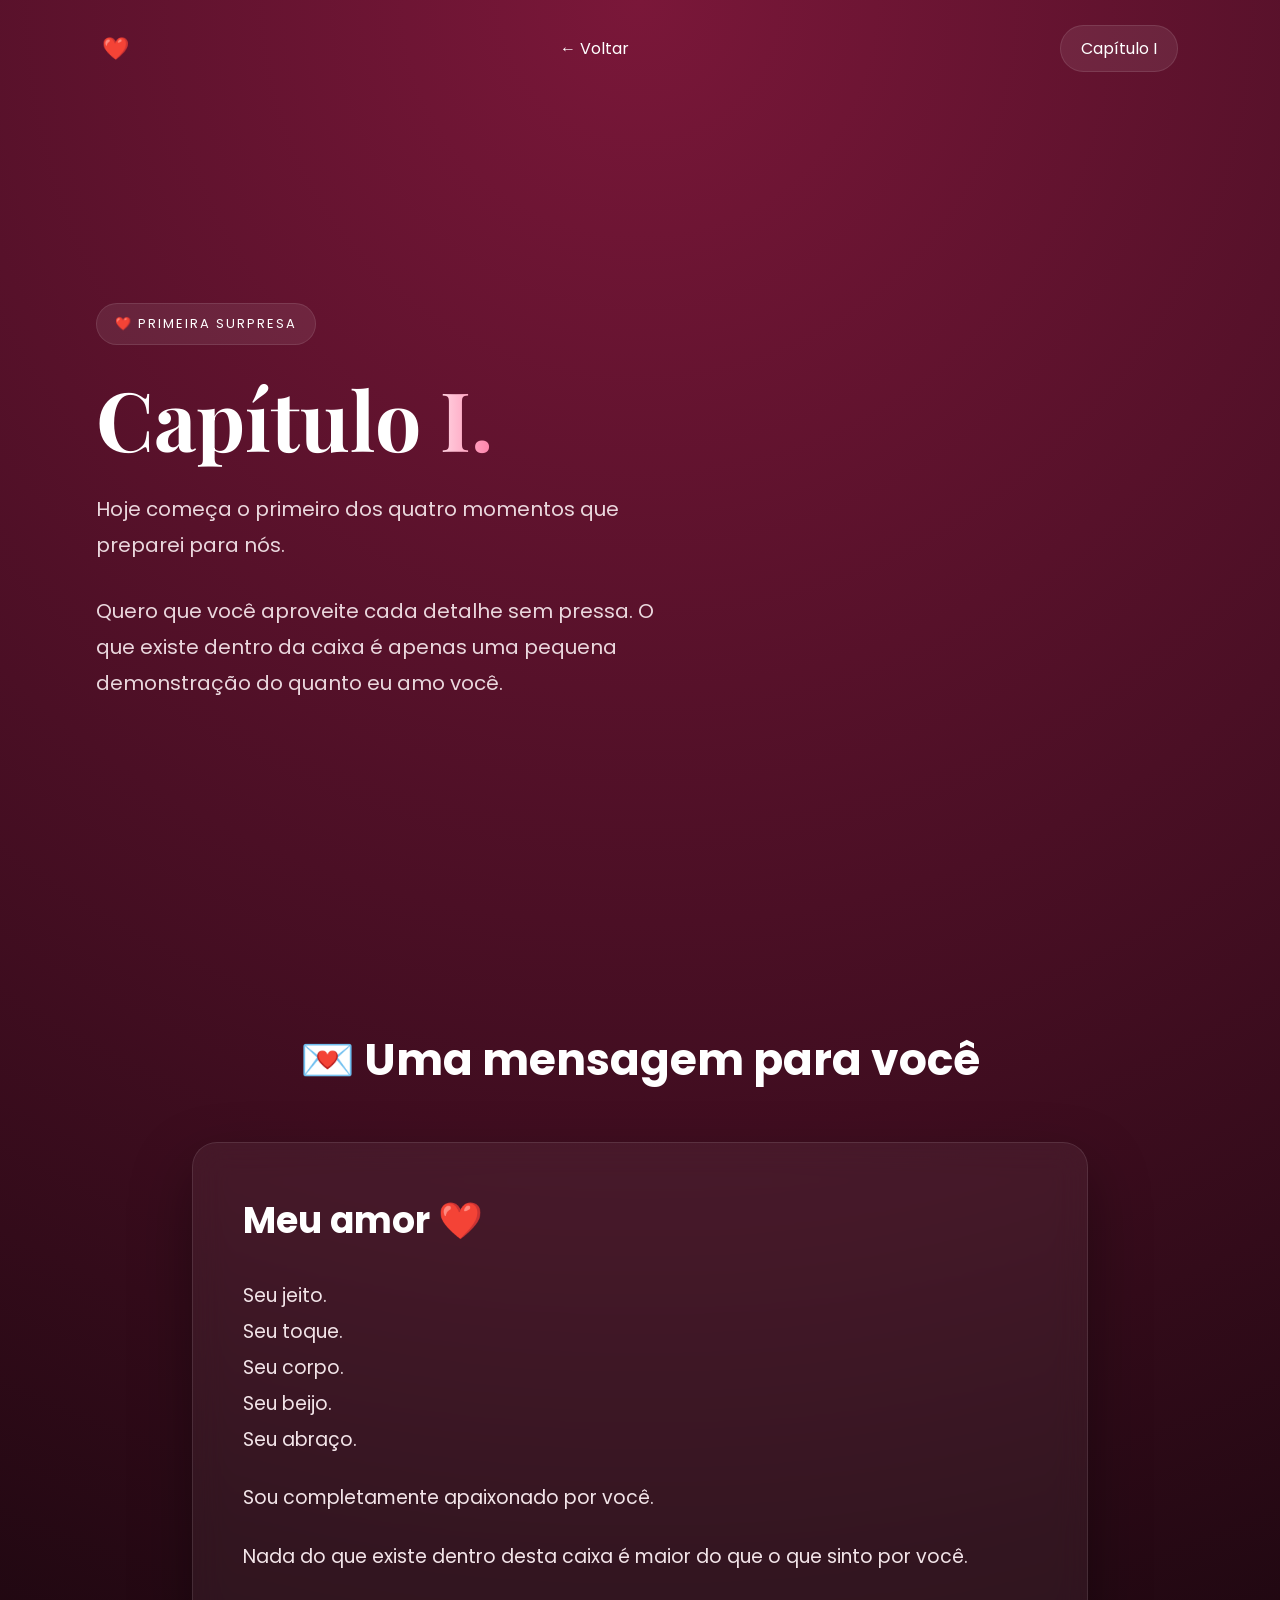
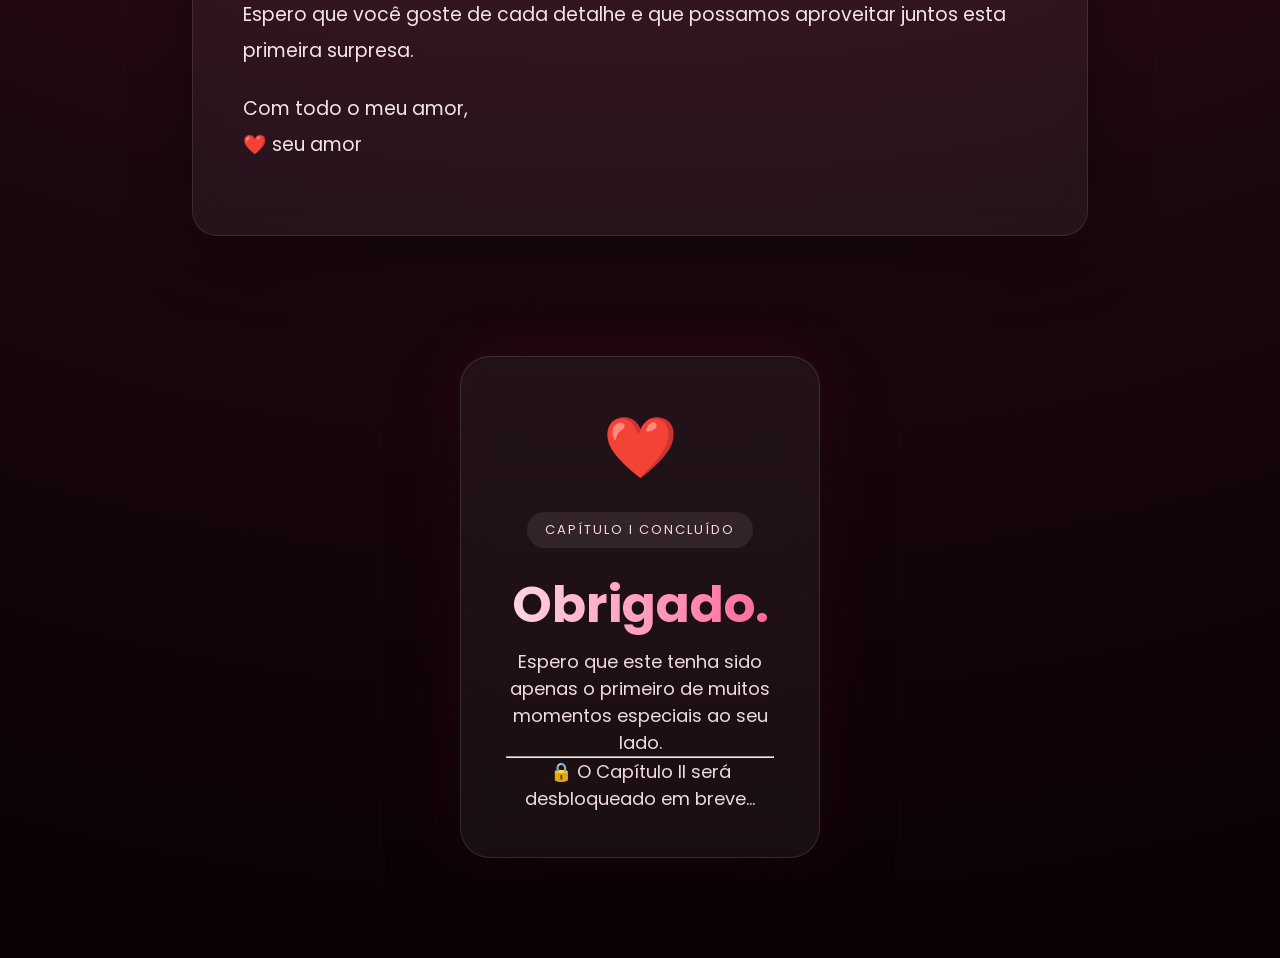
==== capitulo-1.html @ 78d241a5 "Add files via upload" ====
<!DOCTYPE html>
<html lang="pt-BR">

<head>

    <meta charset="UTF-8">
    <meta name="viewport" content="width=device-width, initial-scale=1.0">

    <title>Capítulo I ❤️</title>

    <link rel="stylesheet" href="style.css">

    <link rel="preconnect" href="https://fonts.googleapis.com">
    <link rel="preconnect" href="https://fonts.gstatic.com" crossorigin>

    <link href="https://fonts.googleapis.com/css2?family=Poppins:wght@300;400;500;600;700&family=Playfair+Display:wght@700;800&display=swap" rel="stylesheet">

</head>

<body>

<header>

    <div class="logo">
        ❤️
    </div>

    <nav>

        <a href="index.html">← Voltar</a>

    </nav>

    <div class="progress-top">

        Capítulo I

    </div>

</header>


<section class="hero">

    <div class="left">

        <span class="tag">

            ❤️ PRIMEIRA SURPRESA

        </span>

        <h1>

            Capítulo <span>I.</span>

        </h1>

        <p class="intro">

            Hoje começa o primeiro dos quatro momentos que preparei para nós.

        </p>

        <p>

            Quero que você aproveite cada detalhe sem pressa.
            O que existe dentro da caixa é apenas uma pequena demonstração
            do quanto eu amo você.

        </p>

    </div>

  

</section>


<section class="capitulo">

    <h2>

        💌 Uma mensagem para você

    </h2>

    <div class="card">

        <h3>

            Meu amor ❤️

        </h3>

        <p>

            Seu jeito.<br>
            Seu toque.<br>
            Seu corpo.<br>
            Seu beijo.<br>
            Seu abraço.

        </p>

        <p>

            Sou completamente apaixonado por você.

        </p>

        <p>

            Nada do que existe dentro desta caixa é maior do que o que sinto por você.

        </p>

        <p>

            Espero que você goste de cada detalhe e que possamos aproveitar juntos esta primeira surpresa.

        </p>

        <p class="assinatura">

            Com todo o meu amor,<br>

            ❤️ seu amor

        </p>

    </div>

</section>


<section class="final">

    <div class="journey-card">

        <div class="lock-icon">
            ❤️
        </div>

        <span class="badge">
            CAPÍTULO I CONCLUÍDO
        </span>

        <h3>
            Obrigado.
        </h3>

        <p>
            Espero que este tenha sido apenas o primeiro de muitos momentos especiais ao seu lado.
        </p>

        <hr>

        <p class="countdown-text">
            🔒 O Capítulo II será desbloqueado em breve...
        </p>

    </div>

</section>

</body>

</html>
---- style.css ----
*{
    margin:0;
    padding:0;
    box-sizing:border-box;
}

html{
    scroll-behavior:smooth;
}

body{

    font-family:"Poppins",sans-serif;
    color:#fff;
    overflow-x:hidden;

    background:
    radial-gradient(circle at top,
    #7a1739 0%,
    #4b0f25 35%,
    #1b070f 70%,
    #090103 100%);

}

/* ================= HEADER ================= */

header{

    display:flex;
    justify-content:space-between;
    align-items:center;

    padding:25px 8%;

}

.logo{

    font-size:22px;
    font-weight:600;

}

nav{

    display:flex;
    gap:35px;

}

nav a{

    color:#fff;
    text-decoration:none;
    transition:.3s;

}

nav a:hover{

    color:#ffb5cb;

}

.locked{

    opacity:.35;
    cursor:default;

}

.progress-top{

    background:rgba(255,255,255,.08);

    padding:10px 20px;

    border-radius:30px;

    border:1px solid rgba(255,255,255,.1);

}

/* ================= HERO ================= */

.hero{

    width:85%;
    margin:auto;

    min-height:90vh;

    display:flex;

    justify-content:space-between;

    align-items:center;

}

.left{

    width:55%;

}
/* ================= TIMELINE ================= */

.timeline{

    display:flex;
    align-items:center;

    margin-top:45px;

    justify-content:flex-start;

}

.step{

    display:flex;
    flex-direction:column;
    align-items:center;

}

.circle{

    width:52px;
    height:52px;

    border-radius:50%;

    display:flex;
    justify-content:center;
    align-items:center;

    font-weight:700;
    font-size:18px;

    background:rgba(255,255,255,.06);

    border:2px solid rgba(255,255,255,.12);

    transition:.3s;

}

.step.active .circle{

    background:linear-gradient(135deg,#cf2d68,#8c1642);

    border:none;

    box-shadow:
        0 0 25px rgba(207,45,104,.45);

}

.step span{

    margin-top:14px;

    font-size:13px;

    color:#ead7dd;

    letter-spacing:1px;

    white-space:nowrap;

}

.line{

    width:90px;
    height:2px;

    margin:0 18px 28px 18px;

    background:linear-gradient(
        to right,
        rgba(255,255,255,.05),
        rgba(255,255,255,.25),
        rgba(255,255,255,.05)
    );

}
.tag{

    display:inline-block;

    padding:10px 18px;

    border-radius:40px;

    background:rgba(255,255,255,.08);

    border:1px solid rgba(255,255,255,.1);

    margin-bottom:30px;

    letter-spacing:2px;

    font-size:13px;

}

h1{

    font-family:"Playfair Display",serif;

    font-size:82px;

    line-height:1.05;

}

h1 span{

    background:linear-gradient(90deg,#ffd5e2,#ff7fa8);

    -webkit-background-clip:text;

    -webkit-text-fill-color:transparent;

}

.left p{

    margin-top:30px;

    font-size:20px;

    line-height:1.8;

    color:#ead7dd;

    max-width:650px;

}

.buttons{

    display:flex;

    gap:20px;

    margin-top:45px;

}

button{

    border:none;

    cursor:pointer;

    transition:.3s;

    padding:18px 34px;

    border-radius:16px;

    font-size:17px;

    font-family:"Poppins";

}

.primary{

    display:inline-flex;

    align-items:center;
    justify-content:center;

    text-decoration:none;

    color:#fff;

    padding:18px 34px;

    margin-top:40px;

    border-radius:16px;

    background:linear-gradient(135deg,#c81f63,#8a1741);

    font-weight:600;

    transition:.3s;

    box-shadow:0 15px 35px rgba(200,31,99,.35);

}

.primary:hover{

    transform:translateY(-3px);

    box-shadow:0 20px 45px rgba(200,31,99,.5);

}

.primary:hover{

    transform:translateY(-4px);

}

.secondary{

    background:transparent;

    border:1px solid rgba(255,255,255,.15);

    color:white;

}

.secondary:hover{

    background:rgba(255,255,255,.05);

}

/* ================= CARD ================= */

.right{

    width:40%;

    display:flex;

    justify-content:center;

    align-items:center;

}

.journey-card{

    width:360px;

    padding:45px;

    text-align:center;

    border-radius:30px;

    background:rgba(255,255,255,.05);

    backdrop-filter:blur(18px);

    border:1px solid rgba(255,255,255,.12);

    box-shadow:
    0 30px 70px rgba(0,0,0,.45),
    0 0 60px rgba(170,30,80,.18);

    animation:float 5s ease-in-out infinite;

}

.lock-icon{

    font-size:60px;

}

.badge{

    display:inline-block;

    margin:20px 0;

    padding:8px 18px;

    border-radius:30px;

    background:rgba(255,255,255,.08);

    color:#ffd2df;

    letter-spacing:2px;

    font-size:13px;

}

.journey-card h3{

    font-size:50px;

    font-weight:700;

    margin-bottom:5px;

    background:linear-gradient(90deg,#ffd7e3,#ff6798);

    -webkit-background-clip:text;

    -webkit-text-fill-color:transparent;

}

.journey-card p{

    color:#f0d9e2;

    font-size:18px;

}

.progress-circle{

    width:170px;

    height:170px;

    margin:35px auto;

    border-radius:50%;

    position:relative;

    display:flex;

    justify-content:center;

    align-items:center;

    background:
    conic-gradient(
    #b51d54 0deg,
    #b51d54 90deg,
    rgba(255,255,255,.08) 90deg,
    rgba(255,255,255,.08) 360deg);

}

.progress-circle::before{

    content:"";

    position:absolute;

    width:135px;

    height:135px;

    border-radius:50%;

    background:#17060d;

}

.progress-circle span{

    position:relative;

    z-index:2;

    font-size:32px;

    font-weight:700;

}

.journey-card small{

    display:block;

    color:#d6c1c8;

    letter-spacing:1px;

}

/* ================= CAPÍTULO ================= */

.capitulo{

    width:70%;

    margin:120px auto;

}

.capitulo h2{

    text-align:center;

    font-size:44px;

    margin-bottom:30px;

}

.bar{

    width:100%;

    height:16px;

    background:rgba(255,255,255,.08);

    border-radius:30px;

    overflow:hidden;

}

.fill{

    width:25%;

    height:100%;

    background:linear-gradient(90deg,#ff8ab1,#b51d54);

}

.percent{

    margin-top:18px;

    text-align:center;

    color:#ead7dd;

}

.card{

    margin-top:50px;

    padding:50px;

    border-radius:25px;

    background:rgba(255,255,255,.05);

    backdrop-filter:blur(16px);

    border:1px solid rgba(255,255,255,.1);

    box-shadow:0 25px 60px rgba(0,0,0,.35);

}

.card h3{

    font-size:36px;

    margin-bottom:30px;

}

.card p{

    margin-bottom:22px;

    font-size:19px;

    line-height:1.9;

    color:#f2e4e8;

}

/* ================= ANIMAÇÕES ================= */

@keyframes float{

    0%{

        transform:translateY(0);

    }

    50%{

        transform:translateY(-12px);

    }

    100%{

        transform:translateY(0);

    }

}
 .final{

    width:100%;

    display:flex;

    justify-content:center;

    align-items:center;

    margin:80px auto 100px;

}

.final .journey-card{

    margin:0 auto;

}
/* ================= RESPONSIVO ================= */

@media(max-width:1000px){

    header{

        flex-direction:column;

        gap:20px;

    }

    nav{

        flex-wrap:wrap;

        justify-content:center;

    }

    .hero{

        flex-direction:column;

        text-align:center;

        gap:60px;

        padding:40px 0;

    }

    .left,
    .right{

        width:100%;

    }

    h1{

        font-size:58px;

    }

    .buttons{

        justify-content:center;

        flex-wrap:wrap;

    }

    .capitulo{

        width:90%;

    }

    .journey-card{

        width:100%;

        max-width:380px;

    }
   

}
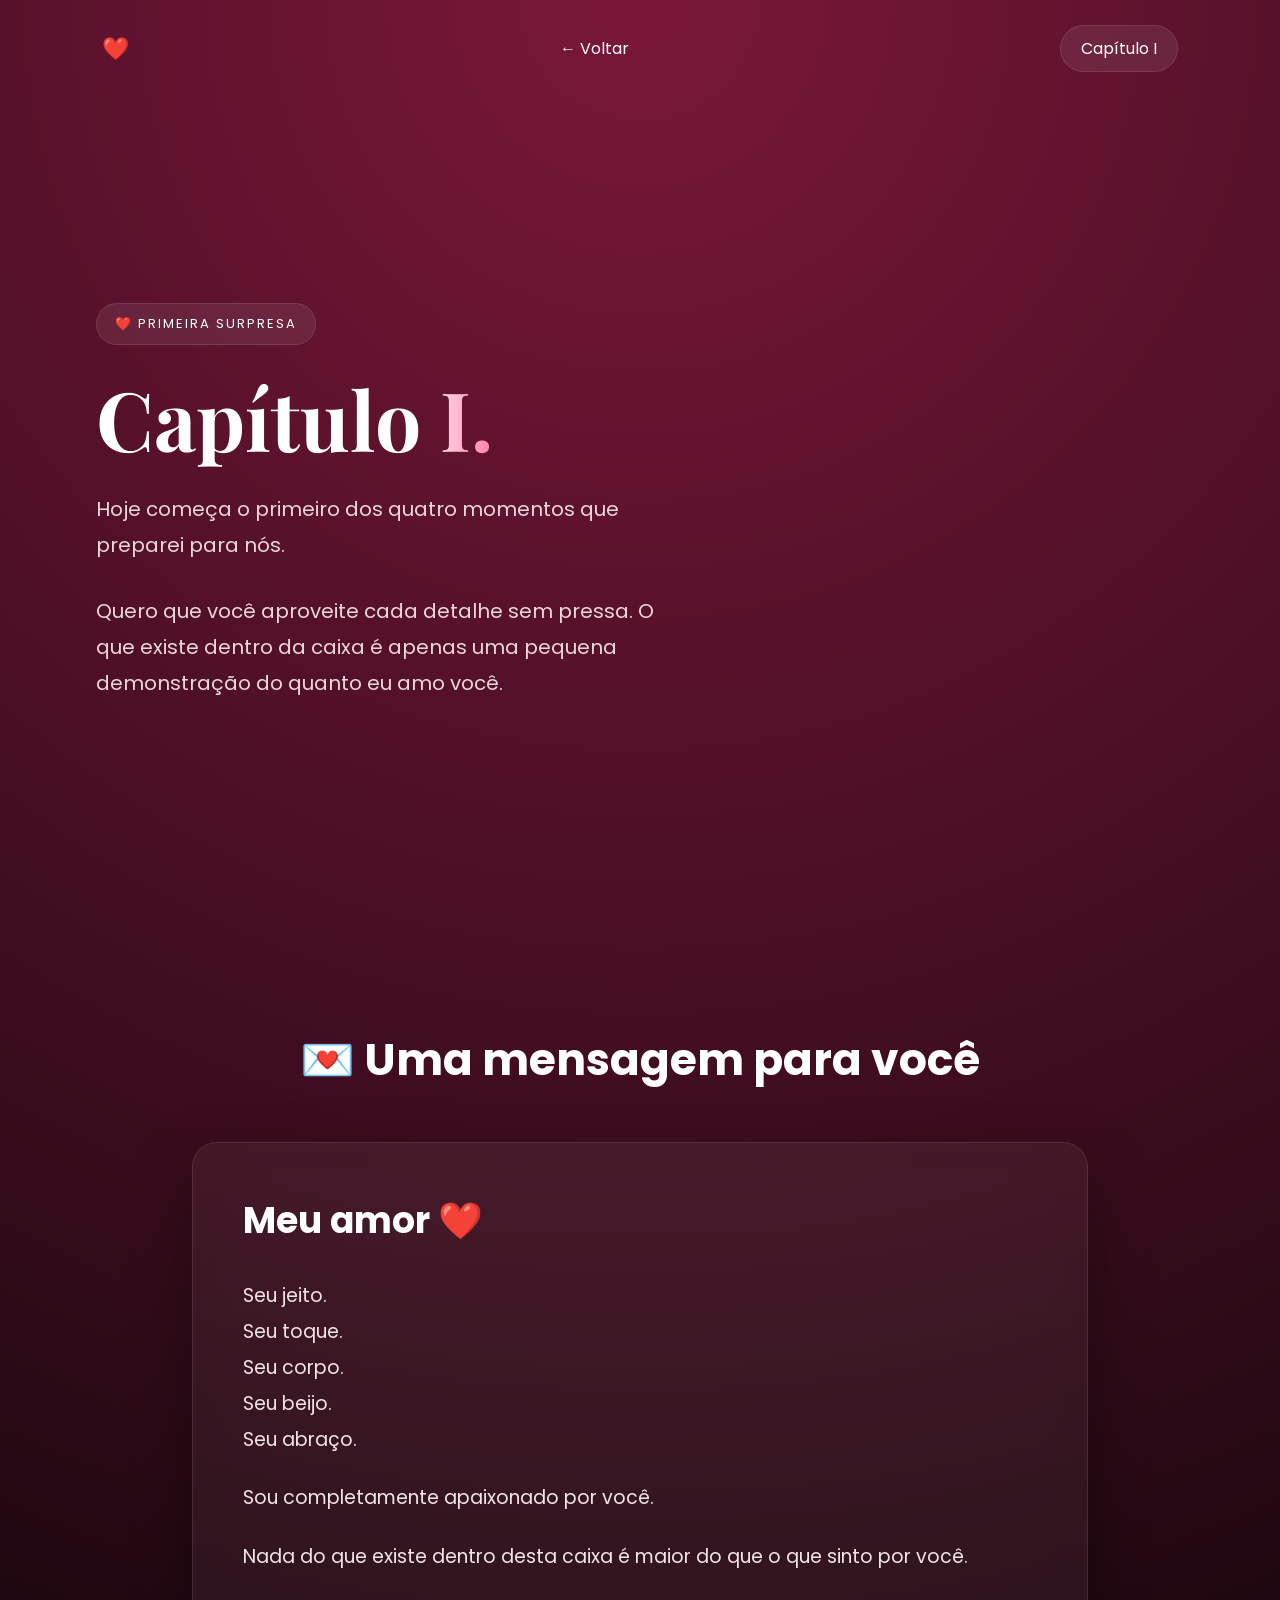
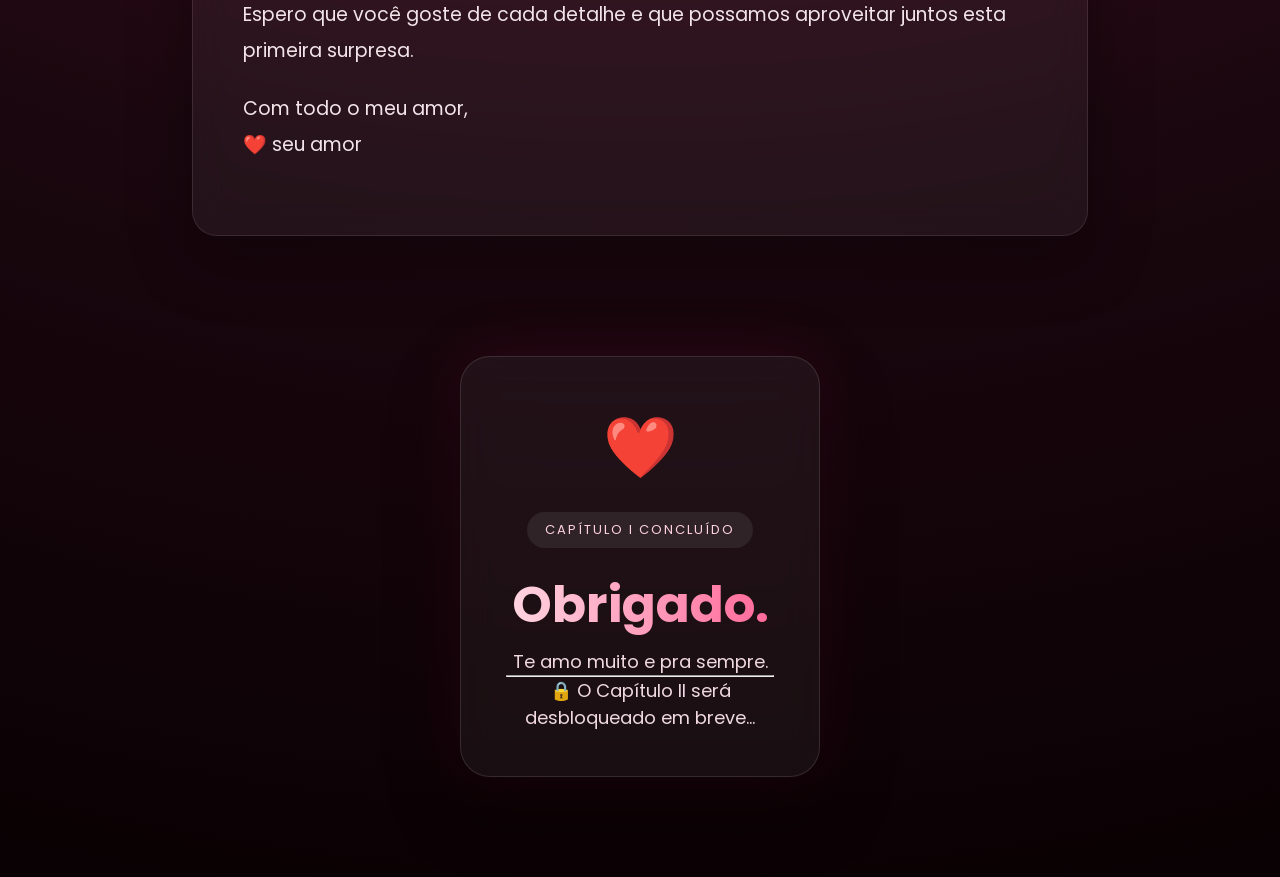
==== commit f958a05b: "Revise Chapter I HTML structure and content Updated the content and structure of the HTML document f" ====
--- a/capitulo-1.html
+++ b/capitulo-1.html
@@ -151,7 +151,7 @@
         </h3>
 
         <p>
-            Espero que este tenha sido apenas o primeiro de muitos momentos especiais ao seu lado.
+          Te amo muito e pra sempre.
         </p>
 
         <hr>
@@ -166,4 +166,4 @@
 
 </body>
 
-</html>+</html>
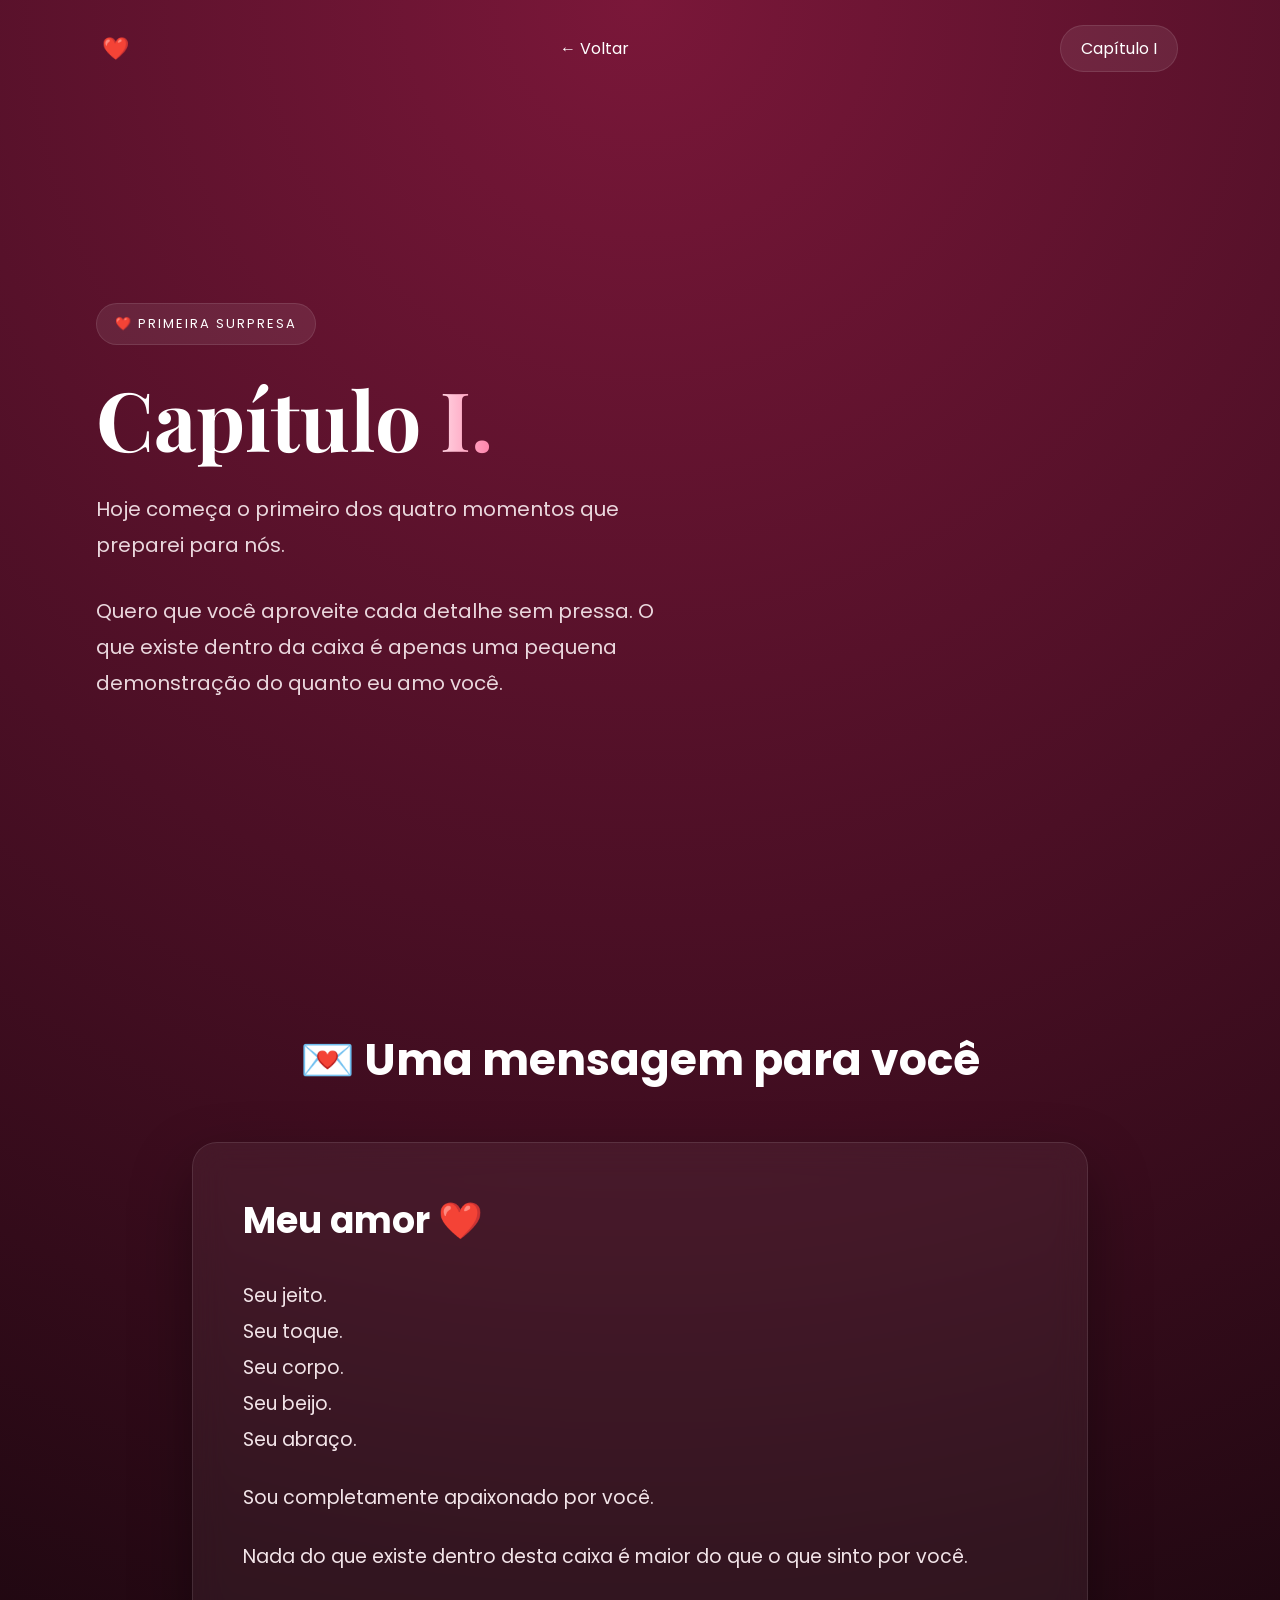
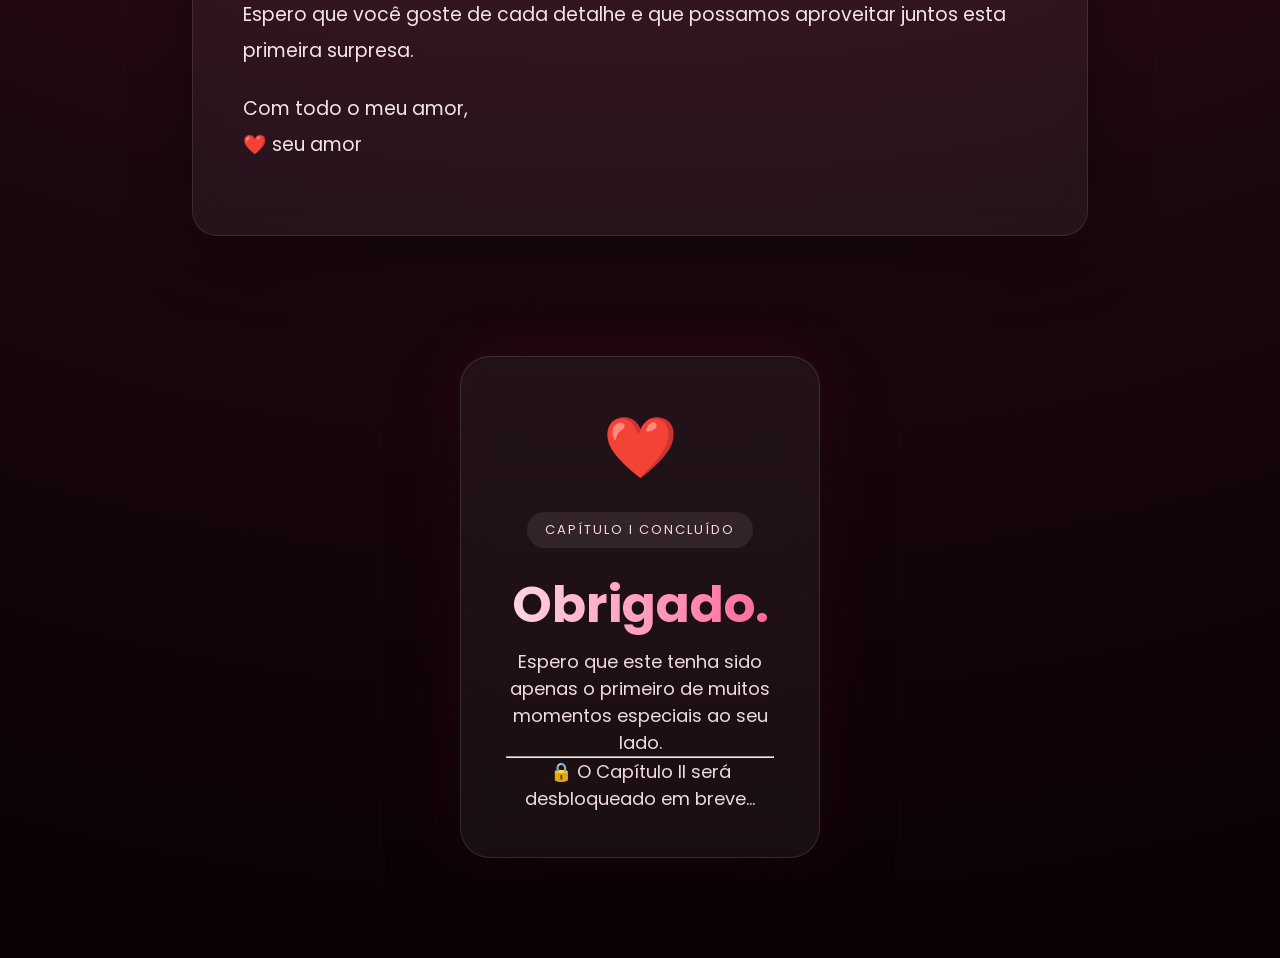
==== commit a3cc1c60: "Add files via upload" ====
--- a/capitulo-1.html
+++ b/capitulo-1.html
@@ -151,7 +151,7 @@
         </h3>
 
         <p>
-          Te amo muito e pra sempre.
+            Espero que este tenha sido apenas o primeiro de muitos momentos especiais ao seu lado.
         </p>
 
         <hr>
@@ -166,4 +166,4 @@
 
 </body>
 
-</html>
+</html>
--- a/style.css
+++ b/style.css
@@ -457,15 +457,14 @@
 
 }
 
-.progress-circle span{
-
-    position:relative;
-
-    z-index:2;
-
-    font-size:32px;
-
-    font-weight:700;
+.progress-circle{
+
+    background:
+    conic-gradient(
+    #D4AF37 0deg,
+    #D4AF37 180deg,
+    rgba(255,255,255,.08) 180deg,
+    rgba(255,255,255,.08) 360deg);
 
 }
 
@@ -679,6 +678,100 @@
         max-width:380px;
 
     }
-   
+   .cards-jornada{
+
+    width:85%;
+
+    margin:70px auto;
+
+    display:grid;
+
+    grid-template-columns:repeat(4,1fr);
+
+    gap:25px;
+
+}
+
+.mini-card{
+
+    padding:30px;
+
+    border-radius:22px;
+
+    background:rgba(255,255,255,.05);
+
+    border:1px solid rgba(255,255,255,.08);
+
+    text-align:center;
+
+    transition:.35s;
+
+}
+
+.mini-card:hover{
+
+    transform:translateY(-8px);
+
+}
+
+.mini-card h3{
+
+    margin-bottom:18px;
+
+}
+
+.mini-card p{
+
+    color:#f3dfe6;
+
+    margin-bottom:15px;
+
+}
+
+.mini-card small{
+
+    display:block;
+
+    color:#c7b6bc;
+
+    margin-bottom:20px;
+
+}
+
+.mini-card a{
+
+    display:inline-block;
+
+    text-decoration:none;
+
+    color:white;
+
+    background:#b61d55;
+
+    padding:12px 22px;
+
+    border-radius:12px;
+
+}
+
+.concluido{
+
+    border-color:#39c66d;
+
+}
+
+.ativo{
+
+    border-color:#f4c430;
+
+    box-shadow:0 0 35px rgba(244,196,48,.15);
+
+}
+
+.bloqueado{
+
+    opacity:.55;
+
+}
 
 }
